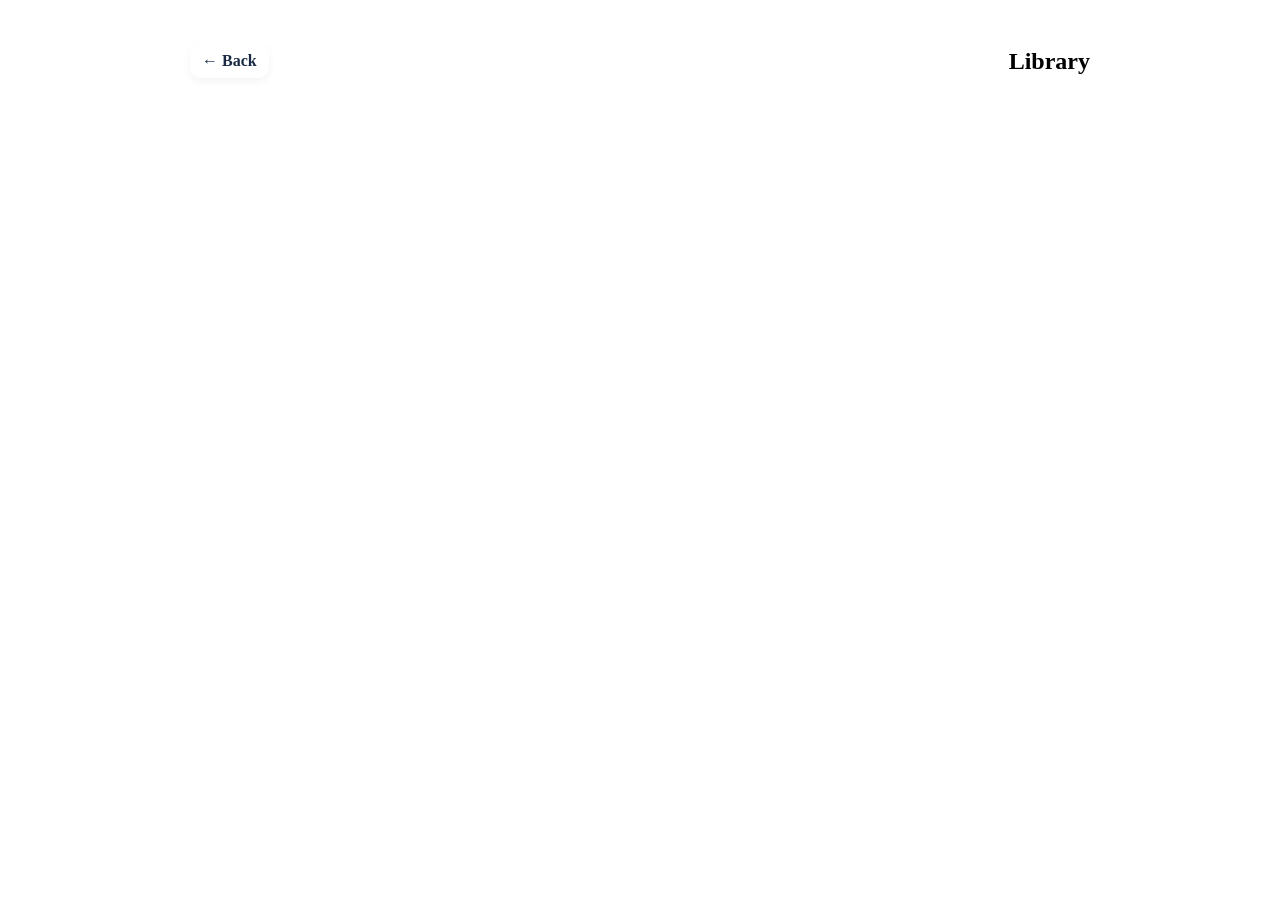
==== src/pages/library.html @ 96442af7 "Create library.html" ====
<!DOCTYPE html>
<html lang="en">
<head>
  <meta charset="UTF-8" />
  <meta name="viewport" content="width=device-width, initial-scale=1.0"/>
  <title>FluentProfessionals | Library</title>
  <link rel="stylesheet" href="../styles/main.css"/>

  <style>
    .page {
      max-width: 900px;
      margin: auto;
      padding: 20px;
    }

    .topbar {
      display: flex;
      justify-content: space-between;
      align-items: center;
      margin-bottom: 20px;
    }

    .back {
      text-decoration: none;
      background: white;
      padding: 8px 12px;
      border-radius: 10px;
      box-shadow: 0 3px 8px rgba(0,0,0,0.05);
      color: #1a2a44;
      font-weight: bold;
    }

    .dialogue-card {
      background: white;
      border-radius: 14px;
      padding: 20px;
      margin-bottom: 20px;
      box-shadow: 0 4px 10px rgba(0,0,0,0.05);
    }

    .line {
      margin-bottom: 15px;
    }

    .speaker {
      font-weight: bold;
      color: #1a2a44;
      font-size: 14px;
    }

    .text {
      font-size: 18px;
      margin: 4px 0;
    }

    .target {
      color: #2a4d9b;
    }

    button {
      margin-top: 5px;
      padding: 8px 12px;
      border-radius: 8px;
      border: none;
      background: #1a2a44;
      color: white;
      cursor: pointer;
      font-size: 13px;
    }

    .play-all {
      margin-bottom: 15px;
      background: #2a4d9b;
    }
  </style>
</head>

<body>

<div class="page">

  <div class="topbar">
    <a href="../../index.html" class="back">← Back</a>
    <h2>Library</h2>
  </div>

  <div id="dialogueContainer"></div>

</div>

<script>
function speak(text, lang="en-ZA") {
  const utterance = new SpeechSynthesisUtterance(text);
  utterance.lang = lang;
  utterance.rate = 0.9;
  speechSynthesis.speak(utterance);
}

function getLangCode(lang) {
  return {
    english: "en-ZA",
    afrikaans: "af-ZA",
    isizulu: "zu-ZA",
    setswana: "tn-ZA"
  }[lang] || "en-ZA";
}

async function loadDialogue() {
  const response = await fetch("../data/law/dialogue-1.json");
  const data = await response.json();

  const container = document.getElementById("dialogueContainer");

  const card = document.createElement("div");
  card.className = "dialogue-card";

  const title = document.createElement("h3");
  title.textContent = data.title;
  card.appendChild(title);

  const playAll = document.createElement("button");
  playAll.textContent = "▶ Play Conversation";
  playAll.className = "play-all";

  playAll.onclick = async () => {
    for (let line of data.lines) {
      speak(line.targetText, getLangCode(data.targetLanguage));
      await new Promise(r => setTimeout(r, 2000));
    }
  };

  card.appendChild(playAll);

  data.lines.forEach(line => {
    const lineDiv = document.createElement("div");
    lineDiv.className = "line";

    const speaker = document.createElement("div");
    speaker.className = "speaker";
    speaker.textContent = line.speaker;

    const source = document.createElement("div");
    source.className = "text";
    source.textContent = line.sourceText;

    const target = document.createElement("div");
    target.className = "text target";
    target.textContent = line.targetText;

    const btn = document.createElement("button");
    btn.textContent = "🔊 Play";
    btn.onclick = () => speak(line.targetText, getLangCode(data.targetLanguage));

    lineDiv.appendChild(speaker);
    lineDiv.appendChild(source);
    lineDiv.appendChild(target);
    lineDiv.appendChild(btn);

    card.appendChild(lineDiv);
  });

  container.appendChild(card);
}

loadDialogue();
</script>

</body>
</html>
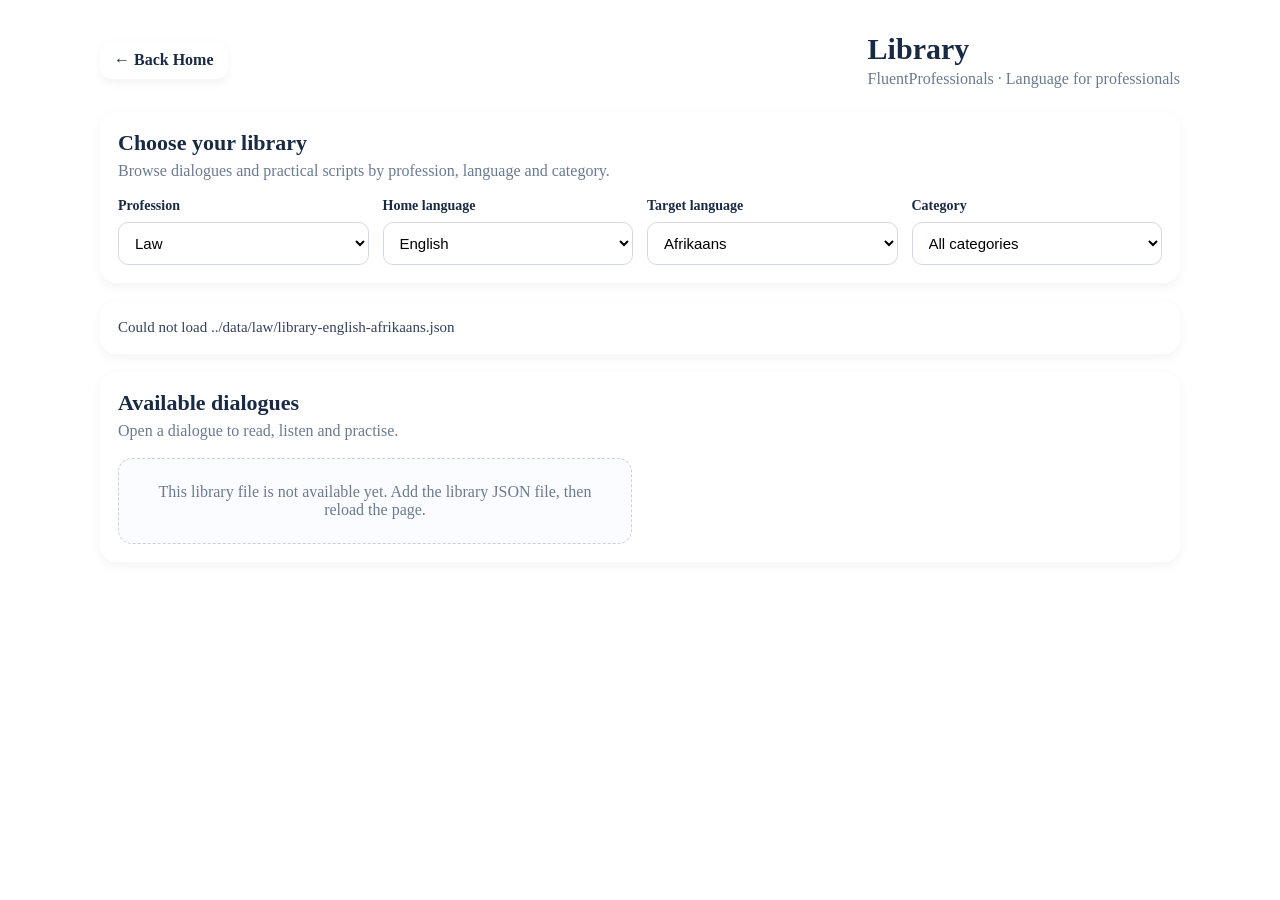
==== commit c78481a6: "Update library.html" ====
--- a/src/pages/library.html
+++ b/src/pages/library.html
@@ -7,163 +7,711 @@
   <link rel="stylesheet" href="../styles/main.css"/>
 
   <style>
-    .page {
-      max-width: 900px;
-      margin: auto;
-      padding: 20px;
+    .page-shell {
+      max-width: 1080px;
+      margin: 0 auto;
+      padding: 24px 20px 40px;
     }
 
     .topbar {
       display: flex;
       justify-content: space-between;
       align-items: center;
-      margin-bottom: 20px;
-    }
-
-    .back {
+      gap: 14px;
+      margin-bottom: 24px;
+      flex-wrap: wrap;
+    }
+
+    .back-link {
+      display: inline-block;
       text-decoration: none;
+      color: #1a2a44;
       background: white;
-      padding: 8px 12px;
+      border-radius: 12px;
+      padding: 10px 14px;
+      box-shadow: 0 4px 10px rgba(0,0,0,0.05);
+      font-weight: 700;
+    }
+
+    .brand-wrap h1 {
+      margin: 0;
+      font-size: 30px;
+      color: #1a2a44;
+    }
+
+    .brand-wrap p {
+      margin: 4px 0 0;
+      color: #6b7a90;
+    }
+
+    .panel {
+      background: white;
+      border-radius: 16px;
+      padding: 18px;
+      box-shadow: 0 4px 12px rgba(0,0,0,0.05);
+      margin-bottom: 18px;
+    }
+
+    .section-title {
+      margin: 0 0 6px;
+      color: #1a2a44;
+      font-size: 22px;
+    }
+
+    .section-subtitle {
+      margin: 0;
+      color: #6b7a90;
+    }
+
+    .filters-grid {
+      display: grid;
+      grid-template-columns: repeat(4, 1fr);
+      gap: 14px;
+      margin-top: 18px;
+    }
+
+    .control-group {
+      display: flex;
+      flex-direction: column;
+      gap: 8px;
+    }
+
+    .control-group label {
+      font-size: 14px;
+      font-weight: 700;
+      color: #1a2a44;
+    }
+
+    .control-group select {
+      padding: 11px 12px;
+      border: 1px solid #d3d9e3;
       border-radius: 10px;
-      box-shadow: 0 3px 8px rgba(0,0,0,0.05);
-      color: #1a2a44;
-      font-weight: bold;
-    }
-
-    .dialogue-card {
-      background: white;
-      border-radius: 14px;
-      padding: 20px;
-      margin-bottom: 20px;
-      box-shadow: 0 4px 10px rgba(0,0,0,0.05);
-    }
-
-    .line {
-      margin-bottom: 15px;
-    }
-
-    .speaker {
-      font-weight: bold;
-      color: #1a2a44;
+      font-size: 15px;
+      background: #fff;
+    }
+
+    .library-grid {
+      display: grid;
+      grid-template-columns: repeat(2, 1fr);
+      gap: 16px;
+      margin-top: 18px;
+    }
+
+    .library-card {
+      border: 1px solid #e5eaf2;
+      border-radius: 16px;
+      padding: 16px;
+      background: #fbfcff;
+    }
+
+    .card-top {
+      display: flex;
+      justify-content: space-between;
+      gap: 10px;
+      align-items: flex-start;
+      margin-bottom: 12px;
+      flex-wrap: wrap;
+    }
+
+    .card-title {
+      margin: 0;
+      font-size: 20px;
+      color: #1a2a44;
+    }
+
+    .card-meta {
+      color: #6b7a90;
       font-size: 14px;
-    }
-
-    .text {
-      font-size: 18px;
-      margin: 4px 0;
-    }
-
-    .target {
-      color: #2a4d9b;
-    }
-
-    button {
-      margin-top: 5px;
-      padding: 8px 12px;
-      border-radius: 8px;
+      margin-top: 6px;
+    }
+
+    .badge {
+      display: inline-block;
+      background: #e9f0ff;
+      color: #264a8a;
+      padding: 6px 10px;
+      border-radius: 999px;
+      font-size: 12px;
+      font-weight: 700;
+      text-transform: capitalize;
+    }
+
+    .card-description {
+      margin: 0 0 14px;
+      color: #31415d;
+      line-height: 1.5;
+    }
+
+    .card-actions {
+      display: flex;
+      gap: 10px;
+      flex-wrap: wrap;
+    }
+
+    .card-actions button {
       border: none;
+      border-radius: 10px;
+      padding: 10px 14px;
+      font-size: 14px;
+      font-weight: 700;
+      cursor: pointer;
       background: #1a2a44;
       color: white;
+    }
+
+    .card-actions button.secondary {
+      background: #edf2fb;
+      color: #1a2a44;
+    }
+
+    .viewer {
+      display: none;
+    }
+
+    .viewer.active {
+      display: block;
+    }
+
+    .viewer-header {
+      display: flex;
+      justify-content: space-between;
+      gap: 12px;
+      align-items: center;
+      flex-wrap: wrap;
+      margin-bottom: 14px;
+    }
+
+    .viewer-title {
+      margin: 0;
+      font-size: 24px;
+      color: #1a2a44;
+    }
+
+    .viewer-subtitle {
+      margin: 4px 0 0;
+      color: #6b7a90;
+    }
+
+    .viewer-toolbar {
+      display: flex;
+      gap: 10px;
+      flex-wrap: wrap;
+    }
+
+    .viewer-toolbar button {
+      border: none;
+      border-radius: 10px;
+      padding: 10px 14px;
+      font-size: 14px;
+      font-weight: 700;
       cursor: pointer;
+      background: #1a2a44;
+      color: white;
+    }
+
+    .viewer-toolbar button.secondary {
+      background: #edf2fb;
+      color: #1a2a44;
+    }
+
+    .dialogue-list {
+      display: grid;
+      gap: 14px;
+      margin-top: 16px;
+    }
+
+    .dialogue-line {
+      border: 1px solid #e5eaf2;
+      border-radius: 14px;
+      padding: 16px;
+      background: #fbfcff;
+    }
+
+    .speaker {
       font-size: 13px;
-    }
-
-    .play-all {
-      margin-bottom: 15px;
-      background: #2a4d9b;
+      font-weight: 700;
+      text-transform: uppercase;
+      letter-spacing: 0.04em;
+      color: #264a8a;
+      margin-bottom: 8px;
+    }
+
+    .line-label {
+      font-size: 12px;
+      color: #6b7a90;
+      font-weight: 700;
+      text-transform: uppercase;
+      margin-bottom: 4px;
+    }
+
+    .line-text {
+      margin: 0 0 10px;
+      font-size: 18px;
+      line-height: 1.5;
+      color: #1a2a44;
+    }
+
+    .line-actions {
+      display: flex;
+      gap: 10px;
+      flex-wrap: wrap;
+      margin-top: 8px;
+    }
+
+    .line-actions button {
+      border: none;
+      border-radius: 10px;
+      padding: 8px 12px;
+      font-size: 13px;
+      font-weight: 700;
+      cursor: pointer;
+      background: #1a2a44;
+      color: white;
+    }
+
+    .line-actions button.secondary {
+      background: #edf2fb;
+      color: #1a2a44;
+    }
+
+    .empty-state {
+      padding: 24px;
+      text-align: center;
+      color: #6b7a90;
+      border: 1px dashed #c8d2e2;
+      border-radius: 14px;
+      background: #fbfcff;
+    }
+
+    .status-text {
+      margin: 0;
+      color: #31415d;
+      font-size: 15px;
+    }
+
+    @media (max-width: 900px) {
+      .filters-grid,
+      .library-grid {
+        grid-template-columns: 1fr;
+      }
     }
   </style>
 </head>
-
 <body>
-
-<div class="page">
-
-  <div class="topbar">
-    <a href="../../index.html" class="back">← Back</a>
-    <h2>Library</h2>
+  <div class="page-shell">
+    <div class="topbar">
+      <a class="back-link" href="../../index.html">← Back Home</a>
+
+      <div class="brand-wrap">
+        <h1>Library</h1>
+        <p>FluentProfessionals · Language for professionals</p>
+      </div>
+    </div>
+
+    <section class="panel">
+      <h2 class="section-title">Choose your library</h2>
+      <p class="section-subtitle">Browse dialogues and practical scripts by profession, language and category.</p>
+
+      <div class="filters-grid">
+        <div class="control-group">
+          <label for="professionSelect">Profession</label>
+          <select id="professionSelect">
+            <option value="law">Law</option>
+          </select>
+        </div>
+
+        <div class="control-group">
+          <label for="sourceLangSelect">Home language</label>
+          <select id="sourceLangSelect">
+            <option value="english">English</option>
+          </select>
+        </div>
+
+        <div class="control-group">
+          <label for="targetLangSelect">Target language</label>
+          <select id="targetLangSelect">
+            <option value="afrikaans">Afrikaans</option>
+            <option value="isizulu">isiZulu</option>
+            <option value="setswana">Setswana</option>
+          </select>
+        </div>
+
+        <div class="control-group">
+          <label for="categorySelect">Category</label>
+          <select id="categorySelect">
+            <option value="all">All categories</option>
+          </select>
+        </div>
+      </div>
+    </section>
+
+    <section class="panel">
+      <p id="statusText" class="status-text">Loading library…</p>
+    </section>
+
+    <section id="libraryListPanel" class="panel">
+      <h2 class="section-title">Available dialogues</h2>
+      <p class="section-subtitle">Open a dialogue to read, listen and practise.</p>
+      <div id="libraryGrid" class="library-grid"></div>
+    </section>
+
+    <section id="viewerPanel" class="panel viewer">
+      <div class="viewer-header">
+        <div>
+          <h2 id="viewerTitle" class="viewer-title">Dialogue</h2>
+          <p id="viewerSubtitle" class="viewer-subtitle"></p>
+        </div>
+
+        <div class="viewer-toolbar">
+          <button id="backToLibraryBtn" class="secondary">← Back to library</button>
+          <button id="playConversationBtn">▶ Play target language</button>
+        </div>
+      </div>
+
+      <div id="dialogueList" class="dialogue-list"></div>
+    </section>
   </div>
 
-  <div id="dialogueContainer"></div>
-
-</div>
-
-<script>
-function speak(text, lang="en-ZA") {
-  const utterance = new SpeechSynthesisUtterance(text);
-  utterance.lang = lang;
-  utterance.rate = 0.9;
-  speechSynthesis.speak(utterance);
-}
-
-function getLangCode(lang) {
-  return {
-    english: "en-ZA",
-    afrikaans: "af-ZA",
-    isizulu: "zu-ZA",
-    setswana: "tn-ZA"
-  }[lang] || "en-ZA";
-}
-
-async function loadDialogue() {
-  const response = await fetch("../data/law/dialogue-1.json");
-  const data = await response.json();
-
-  const container = document.getElementById("dialogueContainer");
-
-  const card = document.createElement("div");
-  card.className = "dialogue-card";
-
-  const title = document.createElement("h3");
-  title.textContent = data.title;
-  card.appendChild(title);
-
-  const playAll = document.createElement("button");
-  playAll.textContent = "▶ Play Conversation";
-  playAll.className = "play-all";
-
-  playAll.onclick = async () => {
-    for (let line of data.lines) {
-      speak(line.targetText, getLangCode(data.targetLanguage));
-      await new Promise(r => setTimeout(r, 2000));
-    }
-  };
-
-  card.appendChild(playAll);
-
-  data.lines.forEach(line => {
-    const lineDiv = document.createElement("div");
-    lineDiv.className = "line";
-
-    const speaker = document.createElement("div");
-    speaker.className = "speaker";
-    speaker.textContent = line.speaker;
-
-    const source = document.createElement("div");
-    source.className = "text";
-    source.textContent = line.sourceText;
-
-    const target = document.createElement("div");
-    target.className = "text target";
-    target.textContent = line.targetText;
-
-    const btn = document.createElement("button");
-    btn.textContent = "🔊 Play";
-    btn.onclick = () => speak(line.targetText, getLangCode(data.targetLanguage));
-
-    lineDiv.appendChild(speaker);
-    lineDiv.appendChild(source);
-    lineDiv.appendChild(target);
-    lineDiv.appendChild(btn);
-
-    card.appendChild(lineDiv);
-  });
-
-  container.appendChild(card);
-}
-
-loadDialogue();
-</script>
-
+  <script type="module">
+    const professionSelect = document.getElementById("professionSelect");
+    const sourceLangSelect = document.getElementById("sourceLangSelect");
+    const targetLangSelect = document.getElementById("targetLangSelect");
+    const categorySelect = document.getElementById("categorySelect");
+    const statusText = document.getElementById("statusText");
+    const libraryGrid = document.getElementById("libraryGrid");
+    const libraryListPanel = document.getElementById("libraryListPanel");
+    const viewerPanel = document.getElementById("viewerPanel");
+    const viewerTitle = document.getElementById("viewerTitle");
+    const viewerSubtitle = document.getElementById("viewerSubtitle");
+    const dialogueList = document.getElementById("dialogueList");
+    const backToLibraryBtn = document.getElementById("backToLibraryBtn");
+    const playConversationBtn = document.getElementById("playConversationBtn");
+
+    let libraryItems = [];
+    let currentDialogue = null;
+
+    function stopSpeaking() {
+      window.speechSynthesis.cancel();
+    }
+
+    function sleep(ms) {
+      return new Promise(resolve => setTimeout(resolve, ms));
+    }
+
+    function getSpeechLanguage(language) {
+      const map = {
+        english: "en-ZA",
+        afrikaans: "af-ZA",
+        isizulu: "zu-ZA",
+        setswana: "tn-ZA"
+      };
+      return map[language] || "en-ZA";
+    }
+
+    function chooseVoice(langCode) {
+      const voices = window.speechSynthesis.getVoices();
+      if (!voices.length) return null;
+
+      const exact = voices.find(v => v.lang && v.lang.toLowerCase() === langCode.toLowerCase());
+      if (exact) return exact;
+
+      const prefix = langCode.split("-")[0].toLowerCase();
+      const fallback = voices.find(v => v.lang && v.lang.toLowerCase().startsWith(prefix));
+      return fallback || null;
+    }
+
+    function speak(text, languageKey) {
+      if (!text) return;
+
+      stopSpeaking();
+
+      const utterance = new SpeechSynthesisUtterance(text);
+      utterance.lang = getSpeechLanguage(languageKey);
+      utterance.rate = 0.9;
+      utterance.pitch = 1;
+
+      const voice = chooseVoice(utterance.lang);
+      if (voice) utterance.voice = voice;
+
+      window.speechSynthesis.speak(utterance);
+    }
+
+    function speakQueued(text, languageKey) {
+      return new Promise(resolve => {
+        const utterance = new SpeechSynthesisUtterance(text);
+        utterance.lang = getSpeechLanguage(languageKey);
+        utterance.rate = 0.9;
+        utterance.pitch = 1;
+
+        const voice = chooseVoice(utterance.lang);
+        if (voice) utterance.voice = voice;
+
+        utterance.onend = () => resolve();
+        utterance.onerror = () => resolve();
+
+        window.speechSynthesis.speak(utterance);
+      });
+    }
+
+    function capitalize(value) {
+      if (!value) return "";
+      if (value === "isizulu") return "isiZulu";
+      if (value === "setswana") return "Setswana";
+      return value.charAt(0).toUpperCase() + value.slice(1);
+    }
+
+    function renderEmpty(container, message) {
+      container.innerHTML = "";
+      const empty = document.createElement("div");
+      empty.className = "empty-state";
+      empty.textContent = message;
+      container.appendChild(empty);
+    }
+
+    function updateCategoryOptions(items) {
+      const categories = [...new Set(items.map(item => item.category).filter(Boolean))];
+      const currentValue = categorySelect.value;
+
+      categorySelect.innerHTML = `<option value="all">All categories</option>`;
+
+      categories.forEach(category => {
+        const option = document.createElement("option");
+        option.value = category;
+        option.textContent = capitalize(category.replaceAll("_", " "));
+        categorySelect.appendChild(option);
+      });
+
+      if (categories.includes(currentValue)) {
+        categorySelect.value = currentValue;
+      } else {
+        categorySelect.value = "all";
+      }
+    }
+
+    function getLibraryIndexPath() {
+      const profession = professionSelect.value;
+      const sourceLang = sourceLangSelect.value;
+      const targetLang = targetLangSelect.value;
+      return `../data/${profession}/library-${sourceLang}-${targetLang}.json`;
+    }
+
+    function filteredItems() {
+      if (categorySelect.value === "all") return libraryItems;
+      return libraryItems.filter(item => item.category === categorySelect.value);
+    }
+
+    function renderLibraryCards() {
+      const items = filteredItems();
+      libraryGrid.innerHTML = "";
+
+      if (!items.length) {
+        renderEmpty(libraryGrid, "No library dialogues are available for this filter yet.");
+        return;
+      }
+
+      items.forEach(item => {
+        const card = document.createElement("article");
+        card.className = "library-card";
+
+        const top = document.createElement("div");
+        top.className = "card-top";
+
+        const textWrap = document.createElement("div");
+        const title = document.createElement("h3");
+        title.className = "card-title";
+        title.textContent = item.title;
+
+        const meta = document.createElement("div");
+        meta.className = "card-meta";
+        meta.textContent = `${item.lineCount || 0} lines · ${capitalize(item.category || "general")}`;
+
+        textWrap.appendChild(title);
+        textWrap.appendChild(meta);
+
+        const badge = document.createElement("span");
+        badge.className = "badge";
+        badge.textContent = item.category || "general";
+
+        top.appendChild(textWrap);
+        top.appendChild(badge);
+
+        const description = document.createElement("p");
+        description.className = "card-description";
+        description.textContent = item.description || "Open this dialogue to read and listen.";
+
+        const actions = document.createElement("div");
+        actions.className = "card-actions";
+
+        const openBtn = document.createElement("button");
+        openBtn.textContent = "Open dialogue";
+        openBtn.addEventListener("click", () => openDialogue(item.file));
+
+        const previewBtn = document.createElement("button");
+        previewBtn.className = "secondary";
+        previewBtn.textContent = "Play first line";
+        previewBtn.addEventListener("click", async () => {
+          try {
+            const response = await fetch(`../data/${professionSelect.value}/${item.file}`);
+            const data = await response.json();
+            if (data.lines && data.lines.length) {
+              speak(data.lines[0].targetText, data.targetLanguage);
+            }
+          } catch (error) {
+            console.error(error);
+          }
+        });
+
+        actions.appendChild(openBtn);
+        actions.appendChild(previewBtn);
+
+        card.appendChild(top);
+        card.appendChild(description);
+        card.appendChild(actions);
+
+        libraryGrid.appendChild(card);
+      });
+    }
+
+    async function loadLibraryIndex() {
+      const path = getLibraryIndexPath();
+      statusText.textContent = `Loading library: ${sourceLangSelect.value} → ${targetLangSelect.value}...`;
+
+      try {
+        const response = await fetch(path);
+        if (!response.ok) {
+          throw new Error(`Could not load ${path}`);
+        }
+
+        const data = await response.json();
+        libraryItems = data.items || [];
+        updateCategoryOptions(libraryItems);
+        renderLibraryCards();
+
+        statusText.textContent = `Showing ${libraryItems.length} dialogue${libraryItems.length === 1 ? "" : "s"} for ${capitalize(sourceLangSelect.value)} → ${capitalize(targetLangSelect.value)}.`;
+
+        viewerPanel.classList.remove("active");
+        libraryListPanel.style.display = "block";
+        currentDialogue = null;
+      } catch (error) {
+        console.error(error);
+        libraryItems = [];
+        updateCategoryOptions([]);
+        renderEmpty(libraryGrid, "This library file is not available yet. Add the library JSON file, then reload the page.");
+        statusText.textContent = `Could not load ${path}`;
+        viewerPanel.classList.remove("active");
+        libraryListPanel.style.display = "block";
+      }
+    }
+
+    async function openDialogue(fileName) {
+      const profession = professionSelect.value;
+      const path = `../data/${profession}/${fileName}`;
+
+      try {
+        const response = await fetch(path);
+        if (!response.ok) {
+          throw new Error(`Could not load ${path}`);
+        }
+
+        const data = await response.json();
+        currentDialogue = data;
+        renderDialogue(data);
+        libraryListPanel.style.display = "none";
+        viewerPanel.classList.add("active");
+      } catch (error) {
+        console.error(error);
+        alert("This dialogue could not be opened yet.");
+      }
+    }
+
+    function renderDialogue(data) {
+      viewerTitle.textContent = data.title || "Dialogue";
+      viewerSubtitle.textContent = `${capitalize(data.category || "general")} · ${capitalize(data.sourceLanguage)} → ${capitalize(data.targetLanguage)}`;
+
+      dialogueList.innerHTML = "";
+
+      if (!data.lines || !data.lines.length) {
+        renderEmpty(dialogueList, "This dialogue has no lines yet.");
+        return;
+      }
+
+      data.lines.forEach(line => {
+        const article = document.createElement("article");
+        article.className = "dialogue-line";
+
+        const speaker = document.createElement("div");
+        speaker.className = "speaker";
+        speaker.textContent = line.speaker || "Speaker";
+
+        const sourceLabel = document.createElement("div");
+        sourceLabel.className = "line-label";
+        sourceLabel.textContent = capitalize(data.sourceLanguage);
+
+        const sourceText = document.createElement("p");
+        sourceText.className = "line-text";
+        sourceText.textContent = line.sourceText || "";
+
+        const targetLabel = document.createElement("div");
+        targetLabel.className = "line-label";
+        targetLabel.textContent = capitalize(data.targetLanguage);
+
+        const targetText = document.createElement("p");
+        targetText.className = "line-text";
+        targetText.textContent = line.targetText || "";
+
+        const actions = document.createElement("div");
+        actions.className = "line-actions";
+
+        const sourceBtn = document.createElement("button");
+        sourceBtn.textContent = `🔊 ${capitalize(data.sourceLanguage)}`;
+        sourceBtn.addEventListener("click", () => speak(line.sourceText, data.sourceLanguage));
+
+        const targetBtn = document.createElement("button");
+        targetBtn.className = "secondary";
+        targetBtn.textContent = `🔊 ${capitalize(data.targetLanguage)}`;
+        targetBtn.addEventListener("click", () => speak(line.targetText, data.targetLanguage));
+
+        actions.appendChild(sourceBtn);
+        actions.appendChild(targetBtn);
+
+        article.appendChild(speaker);
+        article.appendChild(sourceLabel);
+        article.appendChild(sourceText);
+        article.appendChild(targetLabel);
+        article.appendChild(targetText);
+        article.appendChild(actions);
+
+        dialogueList.appendChild(article);
+      });
+    }
+
+    async function playCurrentDialogue() {
+      if (!currentDialogue || !currentDialogue.lines || !currentDialogue.lines.length) return;
+
+      stopSpeaking();
+
+      for (const line of currentDialogue.lines) {
+        await speakQueued(line.targetText, currentDialogue.targetLanguage);
+        await sleep(180);
+      }
+    }
+
+    categorySelect.addEventListener("change", renderLibraryCards);
+    professionSelect.addEventListener("change", loadLibraryIndex);
+    sourceLangSelect.addEventListener("change", loadLibraryIndex);
+    targetLangSelect.addEventListener("change", loadLibraryIndex);
+
+    backToLibraryBtn.addEventListener("click", () => {
+      viewerPanel.classList.remove("active");
+      libraryListPanel.style.display = "block";
+      stopSpeaking();
+    });
+
+    playConversationBtn.addEventListener("click", playCurrentDialogue);
+
+    window.speechSynthesis.onvoiceschanged = () => {};
+
+    loadLibraryIndex();
+  </script>
 </body>
 </html>
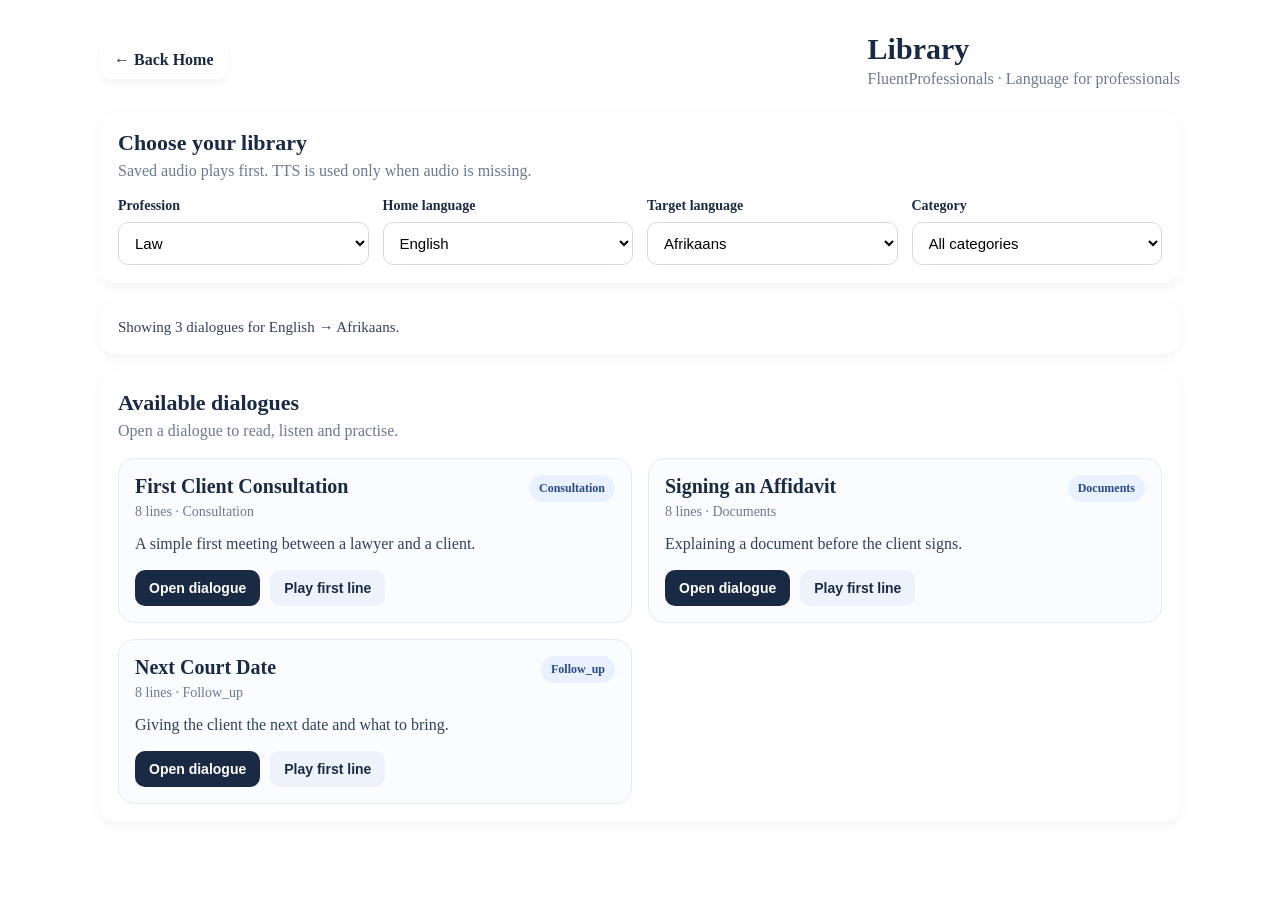
==== commit 6c505d13: "Enhance audio playback management and update subtitle Updated audio playback logic to ensure all aud" ====
--- a/src/pages/library.html
+++ b/src/pages/library.html
@@ -310,7 +310,7 @@
 
     <section class="panel">
       <h2 class="section-title">Choose your library</h2>
-      <p class="section-subtitle">Browse dialogues and practical scripts by profession, language and category.</p>
+      <p class="section-subtitle">Saved audio plays first. TTS is used only when audio is missing.</p>
 
       <div class="filters-grid">
         <div class="control-group">
@@ -389,9 +389,23 @@
 
     let libraryItems = [];
     let currentDialogue = null;
+    let activeAudio = null;
 
     function stopSpeaking() {
       window.speechSynthesis.cancel();
+    }
+
+    function stopAudio() {
+      if (activeAudio) {
+        activeAudio.pause();
+        activeAudio.currentTime = 0;
+        activeAudio = null;
+      }
+    }
+
+    function stopAllPlayback() {
+      stopSpeaking();
+      stopAudio();
     }
 
     function sleep(ms) {
@@ -416,18 +430,17 @@
       if (exact) return exact;
 
       const prefix = langCode.split("-")[0].toLowerCase();
-      const fallback = voices.find(v => v.lang && v.lang.toLowerCase().startsWith(prefix));
-      return fallback || null;
+      return voices.find(v => v.lang && v.lang.toLowerCase().startsWith(prefix)) || null;
     }
 
     function speak(text, languageKey) {
       if (!text) return;
 
-      stopSpeaking();
+      stopAllPlayback();
 
       const utterance = new SpeechSynthesisUtterance(text);
       utterance.lang = getSpeechLanguage(languageKey);
-      utterance.rate = 0.9;
+      utterance.rate = 0.88;
       utterance.pitch = 1;
 
       const voice = chooseVoice(utterance.lang);
@@ -436,21 +449,42 @@
       window.speechSynthesis.speak(utterance);
     }
 
-    function speakQueued(text, languageKey) {
-      return new Promise(resolve => {
-        const utterance = new SpeechSynthesisUtterance(text);
-        utterance.lang = getSpeechLanguage(languageKey);
-        utterance.rate = 0.9;
-        utterance.pitch = 1;
-
-        const voice = chooseVoice(utterance.lang);
-        if (voice) utterance.voice = voice;
-
-        utterance.onend = () => resolve();
-        utterance.onerror = () => resolve();
-
-        window.speechSynthesis.speak(utterance);
+    function playAudioFile(path, fallbackText, fallbackLanguage) {
+      stopAllPlayback();
+
+      const audio = new Audio(path);
+      activeAudio = audio;
+
+      audio.addEventListener("error", () => {
+        activeAudio = null;
+        speak(fallbackText, fallbackLanguage);
       });
+
+      audio.addEventListener("ended", () => {
+        activeAudio = null;
+      });
+
+      audio.play().catch(() => {
+        activeAudio = null;
+        speak(fallbackText, fallbackLanguage);
+      });
+    }
+
+    function playLine(line, mode, data) {
+      if (mode === "source") {
+        if (line.audio && line.audio.source) {
+          playAudioFile(line.audio.source, line.sourceText, data.sourceLanguage);
+        } else {
+          speak(line.sourceText, data.sourceLanguage);
+        }
+        return;
+      }
+
+      if (line.audio && line.audio.target) {
+        playAudioFile(line.audio.target, line.targetText, data.targetLanguage);
+      } else {
+        speak(line.targetText, data.targetLanguage);
+      }
     }
 
     function capitalize(value) {
@@ -554,7 +588,7 @@
             const response = await fetch(`../data/${professionSelect.value}/${item.file}`);
             const data = await response.json();
             if (data.lines && data.lines.length) {
-              speak(data.lines[0].targetText, data.targetLanguage);
+              playLine(data.lines[0], "target", data);
             }
           } catch (error) {
             console.error(error);
@@ -573,6 +607,8 @@
     }
 
     async function loadLibraryIndex() {
+      stopAllPlayback();
+
       const path = getLibraryIndexPath();
       statusText.textContent = `Loading library: ${sourceLangSelect.value} → ${targetLangSelect.value}...`;
 
@@ -604,6 +640,8 @@
     }
 
     async function openDialogue(fileName) {
+      stopAllPlayback();
+
       const profession = professionSelect.value;
       const path = `../data/${profession}/${fileName}`;
 
@@ -664,12 +702,12 @@
 
         const sourceBtn = document.createElement("button");
         sourceBtn.textContent = `🔊 ${capitalize(data.sourceLanguage)}`;
-        sourceBtn.addEventListener("click", () => speak(line.sourceText, data.sourceLanguage));
+        sourceBtn.addEventListener("click", () => playLine(line, "source", data));
 
         const targetBtn = document.createElement("button");
         targetBtn.className = "secondary";
         targetBtn.textContent = `🔊 ${capitalize(data.targetLanguage)}`;
-        targetBtn.addEventListener("click", () => speak(line.targetText, data.targetLanguage));
+        targetBtn.addEventListener("click", () => playLine(line, "target", data));
 
         actions.appendChild(sourceBtn);
         actions.appendChild(targetBtn);
@@ -688,10 +726,37 @@
     async function playCurrentDialogue() {
       if (!currentDialogue || !currentDialogue.lines || !currentDialogue.lines.length) return;
 
-      stopSpeaking();
+      stopAllPlayback();
 
       for (const line of currentDialogue.lines) {
-        await speakQueued(line.targetText, currentDialogue.targetLanguage);
+        if (line.audio && line.audio.target) {
+          await new Promise(resolve => {
+            stopAllPlayback();
+            const audio = new Audio(line.audio.target);
+            activeAudio = audio;
+
+            audio.onended = () => {
+              activeAudio = null;
+              resolve();
+            };
+
+            audio.onerror = () => {
+              activeAudio = null;
+              speak(line.targetText, currentDialogue.targetLanguage);
+              setTimeout(resolve, 1800);
+            };
+
+            audio.play().catch(() => {
+              activeAudio = null;
+              speak(line.targetText, currentDialogue.targetLanguage);
+              setTimeout(resolve, 1800);
+            });
+          });
+        } else {
+          speak(line.targetText, currentDialogue.targetLanguage);
+          await sleep(1900);
+        }
+
         await sleep(180);
       }
     }
@@ -704,11 +769,12 @@
     backToLibraryBtn.addEventListener("click", () => {
       viewerPanel.classList.remove("active");
       libraryListPanel.style.display = "block";
-      stopSpeaking();
+      stopAllPlayback();
     });
 
     playConversationBtn.addEventListener("click", playCurrentDialogue);
 
+    window.addEventListener("beforeunload", stopAllPlayback);
     window.speechSynthesis.onvoiceschanged = () => {};
 
     loadLibraryIndex();
